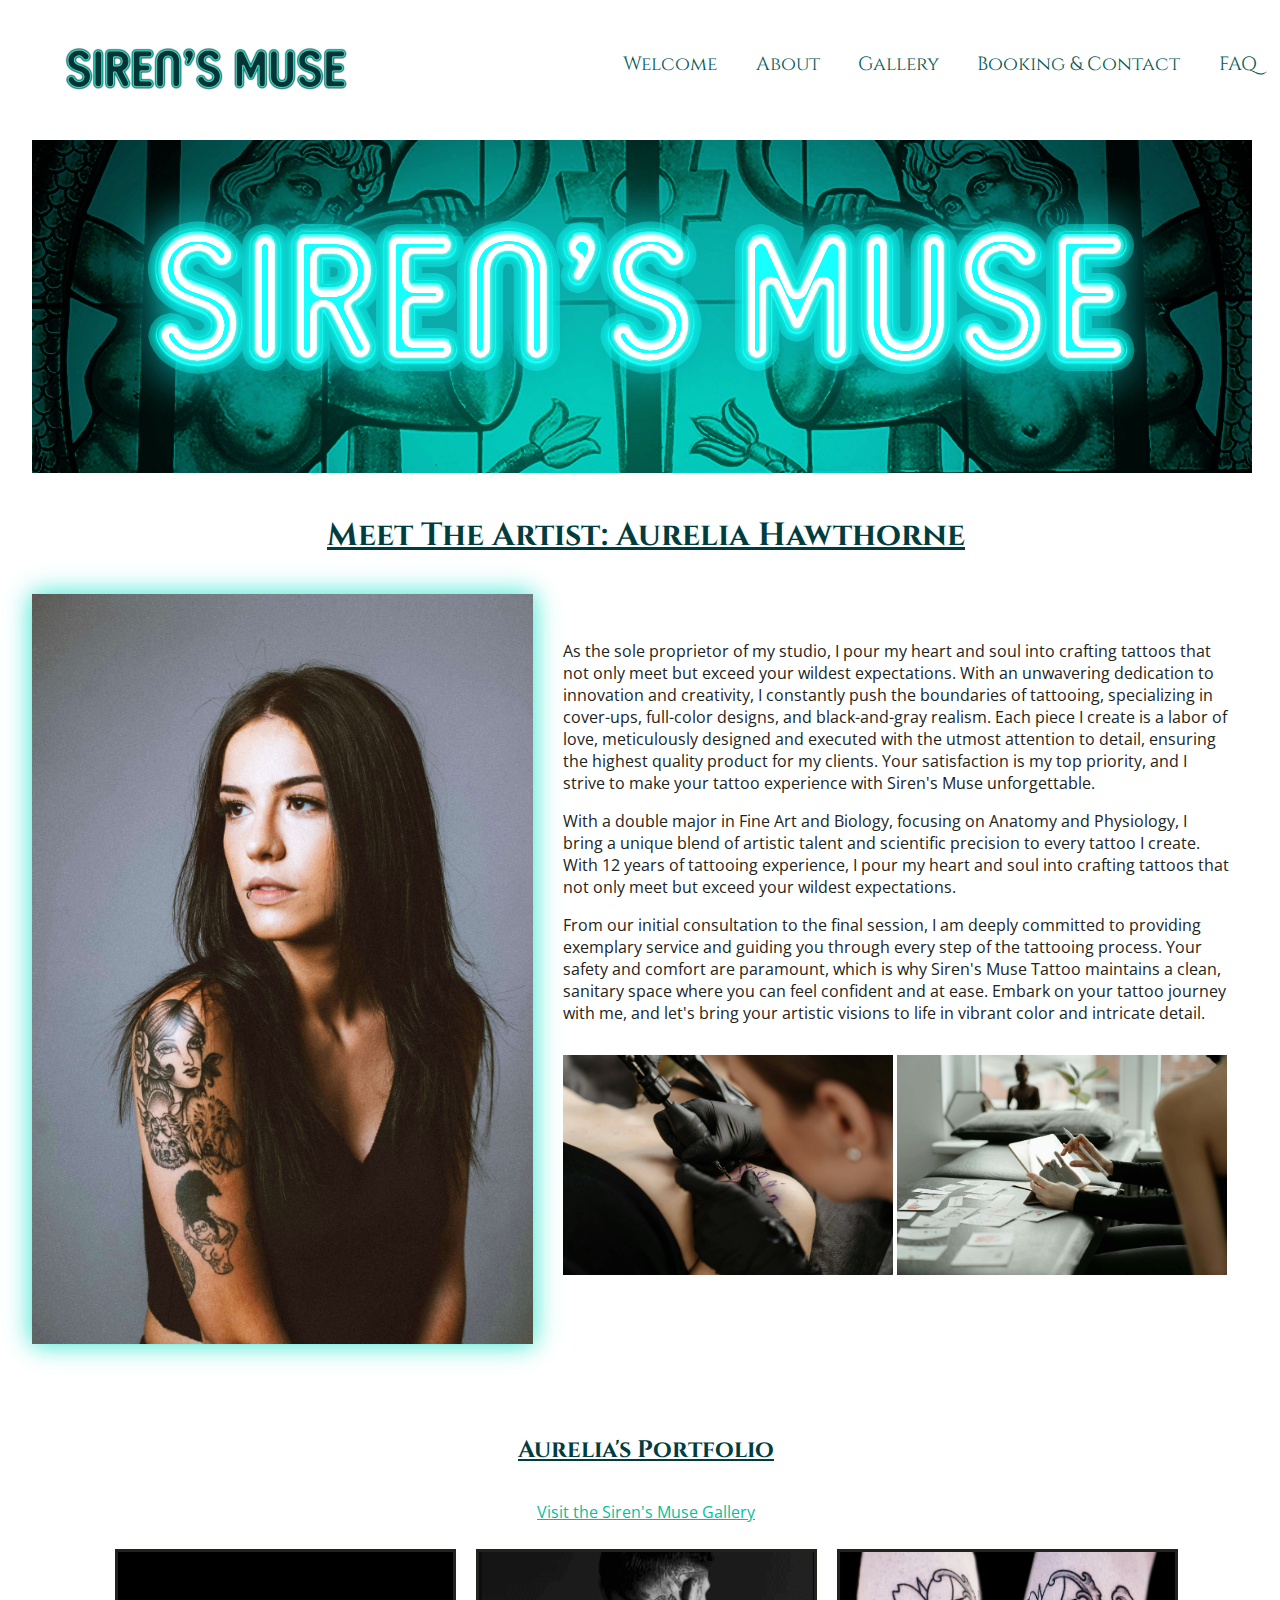
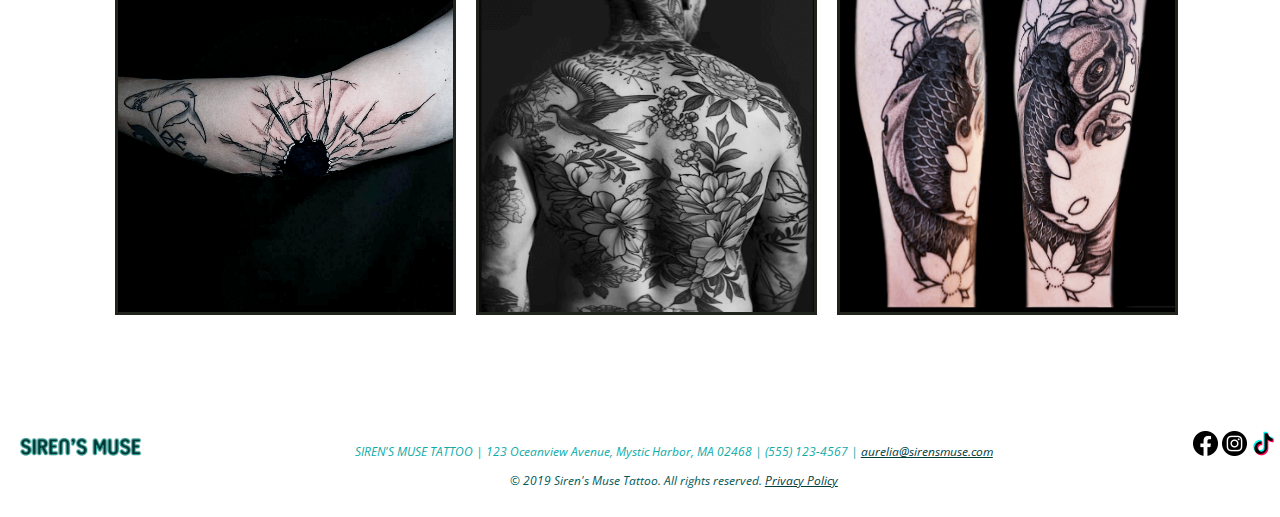
==== about.html @ a0057764 "Update about.html" ====
<!DOCTYPE html>
<html lang="en">
    <head>
        <meta charset="UTF-8">
        <meta name="viewport" content="width=device-width, initial-scale=1.0">
        <title>Siren's Muse Tattoo</title>
        <link rel="stylesheet" href="./Resources/style.css">
        <link rel="preconnect" href="https://fonts.googleapis.com">
        <link rel="preconnect" href="https://fonts.gstatic.com" crossorigin>
        <link href="https://fonts.googleapis.com/css2?family=Cinzel:wght@400..900&family=Open+Sans:ital,wght@0,300..800;1,300..800&display=swap" rel="stylesheet">
    </head>
<body>
    <header>
        <nav>
            <ul>
                <img src="./Resources/images/logo.png"> 
                <a href="faq.html">FAQ</a>
                <a href="booking.html">Booking & Contact</a>
                <a href="gallery.html">Gallery</a>
                <a class="active" href="about.html">About</a>
                <a  href="index.html">Welcome</a>
            </ul>
        </nav>
    </header>
    <main>
        <section class="page-header">
            <img class="header-logo" src="Resources/images/page-headers.png">
        </section>
        <h1 class="artist_intro">Meet The Artist: Aurelia Hawthorne</h1>
        <section class="artist">
            <img class="artist-portrait" src="./Resources/images/artist-portrait.jpg">
            <article class="artist-bio">
                <p>As the sole proprietor of my studio, I pour my heart and soul into crafting tattoos that not only meet but exceed your wildest expectations. With an unwavering dedication to innovation and creativity, I constantly push the boundaries of tattooing, specializing in cover-ups, full-color designs, and black-and-gray realism. Each piece I create is a labor of love, meticulously designed and executed with the utmost attention to detail, ensuring the highest quality product for my clients. Your satisfaction is my top priority, and I strive to make your tattoo experience with Siren's Muse unforgettable.</p>
                <p>With a double major in Fine Art and Biology, focusing on Anatomy and Physiology, I bring a unique blend of artistic talent and scientific precision to every tattoo I create. With 12 years of tattooing experience, I pour my heart and soul into crafting tattoos that not only meet but exceed your wildest expectations.</p>
                <p>From our initial consultation to the final session, I am deeply committed to providing exemplary service and guiding you through every step of the tattooing process. Your safety and comfort are paramount, which is why Siren's Muse Tattoo maintains a clean, sanitary space where you can feel confident and at ease. Embark on your tattoo journey with me, and let's bring your artistic visions to life in vibrant color and intricate detail.</p>
                <img class="bio" src="./Resources/images/tattooing_2.jpg">
                <img class="bio" src="./Resources/images/design_1.jpg">
            </article>
        </section>
        <section class="gallery">
            <h2>Aurelia's Portfolio</h2>
            <p><a href="gallery.html">Visit the Siren's Muse Gallery</a></p>
            <div class="recent-tattoos">
                <img class="tattoo" src="./Resources/images/shatter.png">
                <img class="tattoo" src="./Resources/images/full_back.png">
                <img class="tattoo" src="./Resources/images/koi_fish.png">
            </div>
        </section>
    </main>
    <footer>
        <img class="footer-logo" src="./Resources/images/footer_logo.png" href="index.html" alt="Siren's Muse Logo">
        <address>
            <p class="contact-info">SIREN'S MUSE TATTOO | 123 Oceanview Avenue, Mystic Harbor, MA 02468 | (555) 123-4567 | <a href="mailto:aurelia@sirensmusetattoo.com">aurelia@sirensmuse.com</a><br><p class="copyright">&copy; 2019 Siren's Muse Tattoo. All rights reserved. <a href="./privacy_policy.html">Privacy Policy</a></p</p>
        </address>
        <nav class="footer-nav">
            <div class="social-media">
                <img src="./Resources/images/fb-icon.png" atl="facebook icon">
                <img src="./Resources/images/instagram-icom.png" alt="instagram icon">
                <img src="./Resources/images/tik-tock-icon.png" alt="tiktock icon">
            </div>
        </nav>
    </footer>
</body>
</html>
---- Resources/style.css ----
body {
    margin: auto;
    padding: 1em;
    font-family: "Open Sans", sans-serif;
    width: 1260px;
    color:#21241c;
    align-content: center;
}

a:visited{
    color:#013D3F;
}

h1, h2, h3{
    font-family: "Cinzel", serif;
}

h1, h2 {
    color:#013D3F;
}

h3 {
    color: #015958;
}


header {
    font-family: "Cinzel";
    color: #0CABA8;
}


nav a{
    text-decoration: none;
    padding: 1em;
    color: #015958;
    float: right;
    font-size: larger;
}


.header{
    align-self: center;  
}

main {
    padding: 1em;
    align-content: center;
}


.intro {
    margin: auto;
    border-style: solid;
    border-color:#21241c;
    padding-left: 30px;
    padding-bottom: 30px;
}



.intro p {
    margin: 10px;
    text-align: left;
    padding-left:30px;
}


.intro-table{
    margin: auto;
    padding-right: 15px;
}


.table-img{
    width: 450px;
}

.welcome-message {
    margin:auto;
    text-align: center;
}

.welcome-message p{
    padding-bottom: 15px;
}

.welcome-message a{
    font-family: "Cinzel"; 
    color: #04bf9d;
}

.site-information{
    text-align: left;
    padding-top: 5px;
}

.portfolio {
    padding: 3em;
    align-content: center;
    text-align: center;
}

.portfolio h1{
    text-decoration: underline;
}

.gallery {
    text-align: center;
    padding-bottom: 60px;
}

.gallery a{
    color:#04bf9d;
}

.gallery h2 {
    text-decoration: underline;
}


.recent-tattoos {
    display: flex;
    justify-content: center;
    flex-wrap: wrap;
}

.tattoo {
    width: 335px;
    height: 360px;
    margin: 10px;
    border: #21241c;
    border-style: solid;
}


h2{
 text-align: center;
 padding-top: 30px;
 padding-bottom: 15px;
}

.artist_intro{
    text-decoration: underline;
    color: #013D3F;
    text-align: center;
    padding-top: 15px;
    padding-bottom: 15px;
}

.artist{
    display: flex;
    margin: auto;
    padding-bottom: 30px;
    align-content: center;
}

.artist-portrait{
    flex: 1;
    height:750px;
    width: 550px;
    box-shadow: 0 0 20px rgba(14, 227, 202, 0.6), 0 0 30px rgba(14, 227, 202, 0.4), 0 0 40px rgba(14, 227, 202, 0);
}

.artist-bio{
    flex: 2;
    padding: 30px;
    height:700px;
    width: 350px;
}

.bio{
    height:220px;
    padding-top: 15px;
}

.content {
    padding: 2em;
    background-image: url(./images/siren_background.png);
    text-align: center;
}

.centered-message {
    max-width: 800px;
    margin: 0 auto 20px auto;
    padding: 2em;
    font-family: "Open Sans", sans-serif;
    color:#023535;
    background-color: rgba(255, 255, 255, 0.9);
    text-align: left;
    border-radius: 5px;
}

.contact-wrapper {
    display: flex;
    justify-content: center;
    align-items: center; /* Vertically aligns items */
    gap: 20px;
    flex-wrap: wrap;
}

.contact, .form {
    max-width: 600px;
    padding: 2em;
    border: 1px solid #ddd;
    border-radius: 5px;
    background-color:rgba(255, 255, 255, 0.9);
    flex: 1;
    margin: 10px;
    text-align: center;
}

.contact table {
    width: 100%;
    border-collapse: collapse;
    margin-top: 20px;
    border-radius: 5px;
    background-color:rgba(255, 255, 255, 0.9);
    overflow: hidden;
}

.contact table, .contact th, .contact td {
    border: 1px solid #ddd;
}

.contact th, .contact td {
    padding: 10px;
    text-align: left;
    font-family: "Open Sans", sans-serif;
}

.contact th {
    background-color: #023535;
    color: #fff;
    font-family: "Cinzel", serif;
}

.contact td {
    background-color: #fff;
}

.contact-form label {
    font-family: "Cinzel", serif;
    color: #023535;
    display: block;
    margin-bottom: 0.5em;
}

.contact-form input, .contact-form textarea {
    width: 100%;
    padding: 0.5em;
    margin-bottom: 1em;
    border: 1px solid #ddd;
    border-radius: 5px;
    font-family: "Open Sans", sans-serif;
}

.contact-form button {
    padding: 0.7em 2em;
    border: none;
    border-radius: 5px;
    background-color: #015958;
    color: white;
    font-family: "Cinzel", serif;
    font-size: larger;
    cursor: pointer;
    transition: background-color 0.3s ease;
}

.contact-form button:hover {
    background-color: #023535;
}

.faq{
    background-image: url(./images/siren_background.png);
    padding-bottom: 60px;
}

.faq-title{
    text-align: center;
    color: #0CABA8;
}
.faq-section {
    max-width: 800px;
    margin: auto;
    padding: 2em;
    border: 1px solid #ddd;
    border-radius: 5px;
    background-color: rgba(255, 255, 255, 0.9);;
}
.faq-item {
    margin-bottom: 1.5em;
}
.faq-item h3 {
    margin-bottom: 0.5em;
}
.faq-item p {
    margin: 0;
}

footer{
    display: flex;
    justify-content: center;
    align-content: space-evenly;
    text-align: center;
    padding-top: 30px;
}

.footer-logo{
    max-height: 30px;
    max-width: 108;
    padding-right:70px;
}

address {
    flex: 2;
    font-size: 12px;
    text-align: center;
} 


.social-media {
    padding-left: 60px;
}

.contact-info{
    color: #0CABA8;
    text-align: center;
}

.contact-info a{
    color:#013D3F;
    text-align: center;
}
.copyright{
    color:#015958; 
    text-decoration: none;
}

.copyright a {
    color:#013D3F;
}
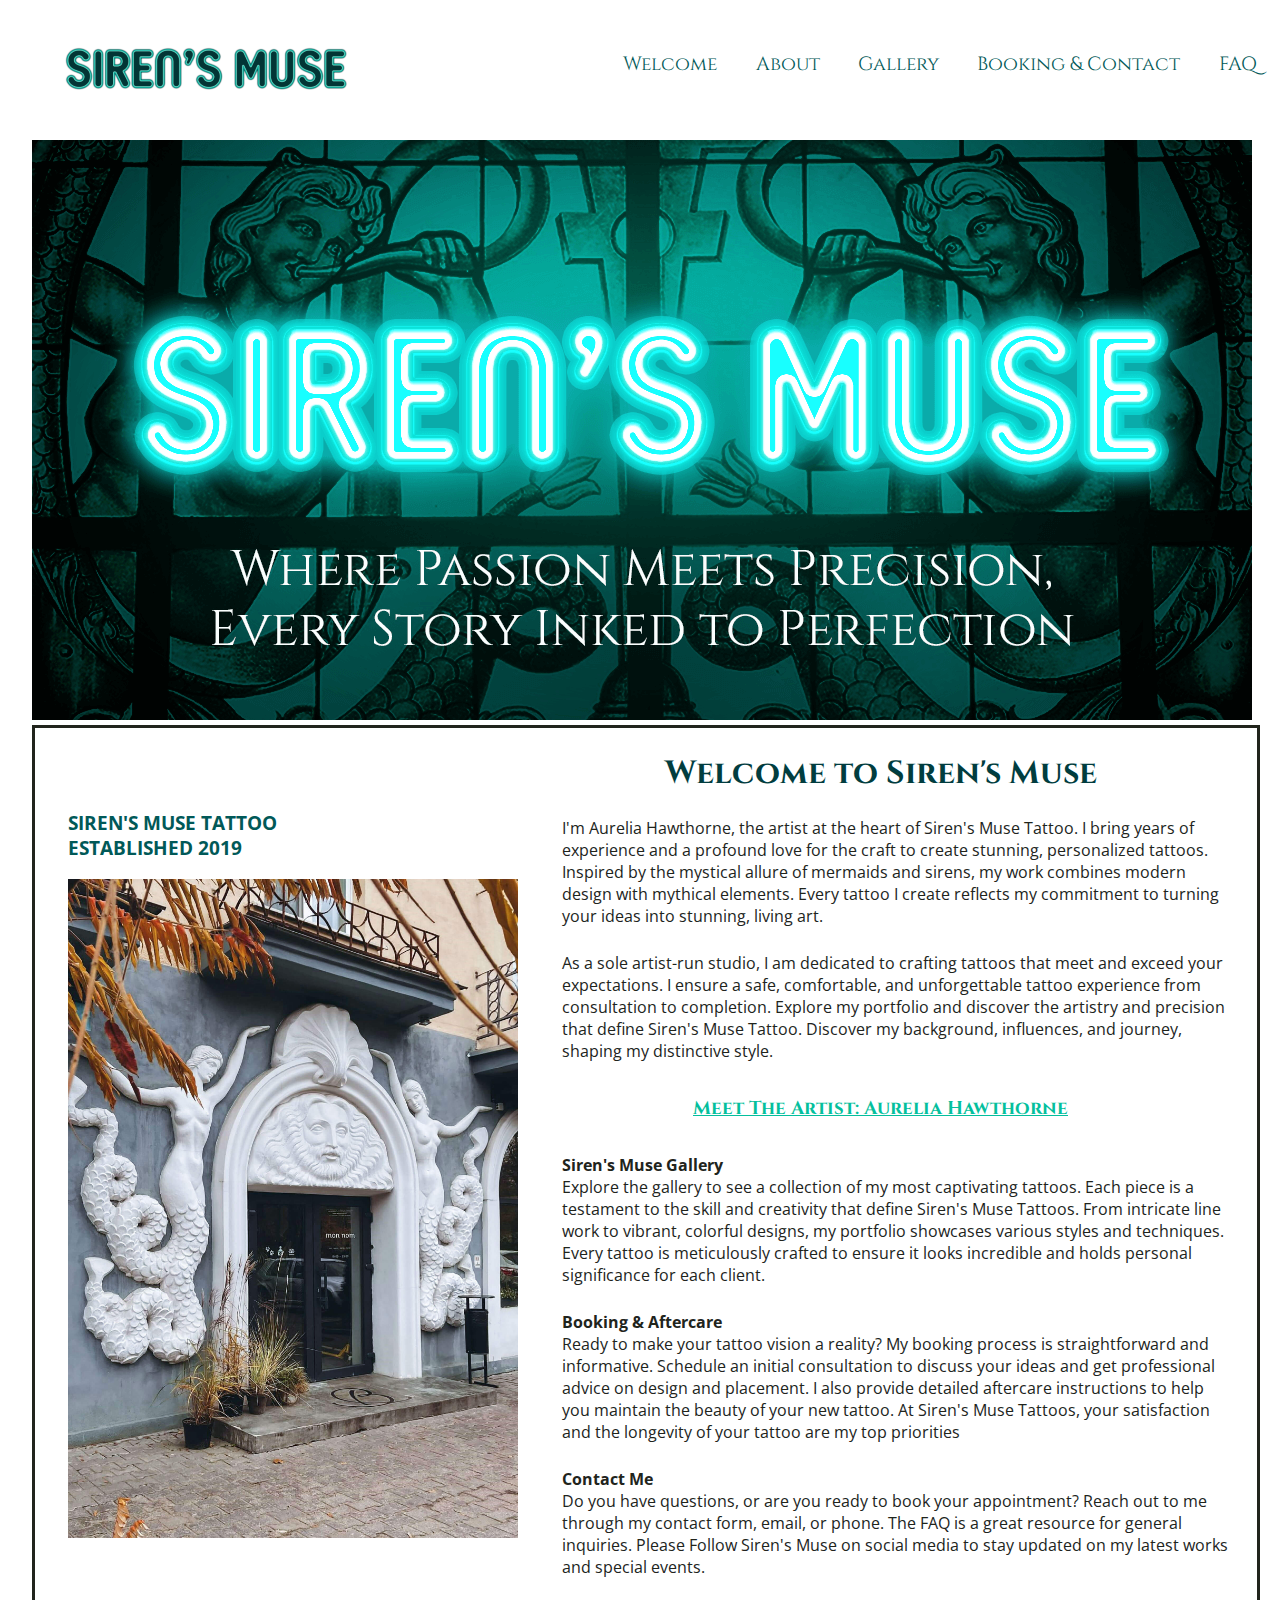
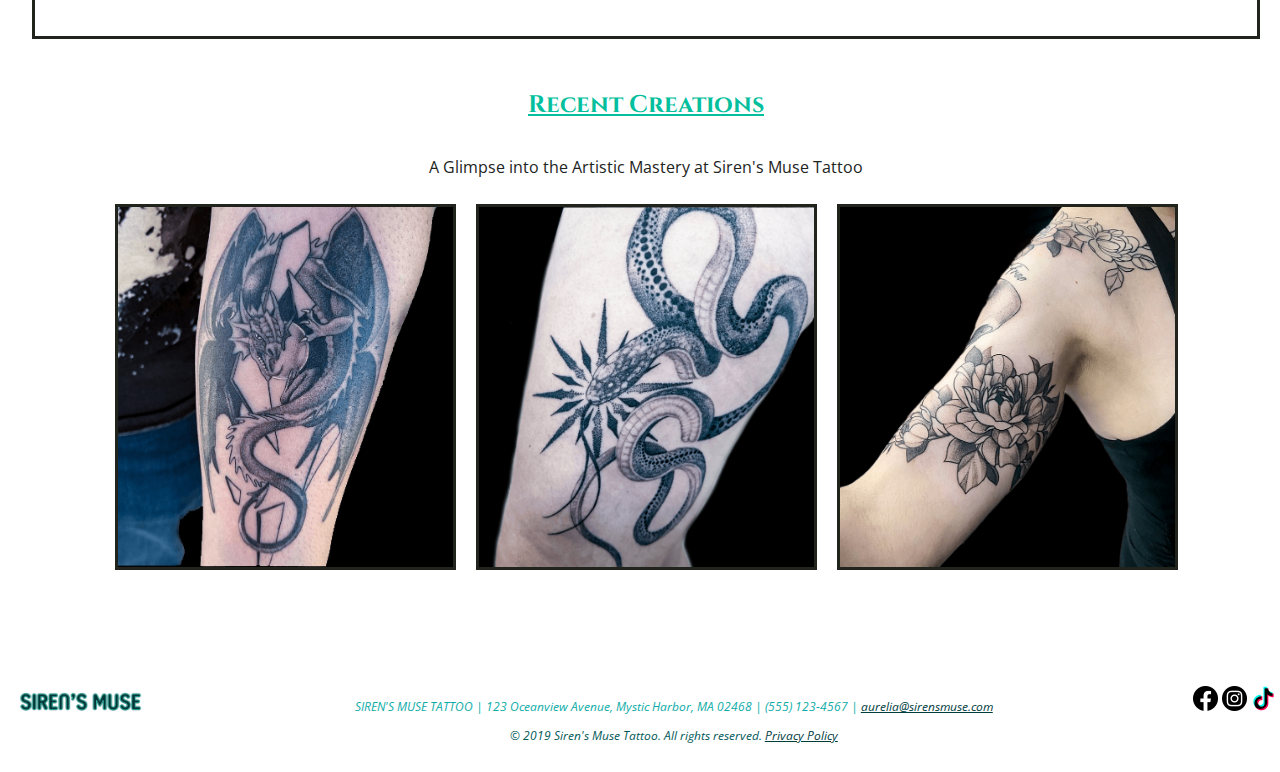
==== commit 102457bb: "Update about.html" ====
--- a/about.html
+++ b/about.html
@@ -1,49 +1,63 @@
 <!DOCTYPE html>
 <html lang="en">
-    <head>
-        <meta charset="UTF-8">
-        <meta name="viewport" content="width=device-width, initial-scale=1.0">
-        <title>Siren's Muse Tattoo</title>
-        <link rel="stylesheet" href="./Resources/style.css">
-        <link rel="preconnect" href="https://fonts.googleapis.com">
-        <link rel="preconnect" href="https://fonts.gstatic.com" crossorigin>
-        <link href="https://fonts.googleapis.com/css2?family=Cinzel:wght@400..900&family=Open+Sans:ital,wght@0,300..800;1,300..800&display=swap" rel="stylesheet">
-    </head>
+<head>
+    <meta http-equiv="Content-Type" content="text/html; charset=utf-8" />
+    <meta name="viewport" content="width=device-width, initial-scale=1.0">
+    <title>Siren's Muse Tattoo</title>
+    <link rel="stylesheet" href="./Resources/style.css">
+    <link rel="preconnect" href="https://fonts.googleapis.com">
+    <link rel="preconnect" href="https://fonts.gstatic.com" crossorigin>
+    <link href="https://fonts.googleapis.com/css2?family=Cinzel:wght@400..900&family=Open+Sans:ital,wght@0,300..800;1,300..800&display=swap" rel="stylesheet">
+</head>
 <body>
     <header>
         <nav>
             <ul>
-                <img src="./Resources/images/logo.png"> 
+                <img src="./Resources/images/logo.png" alt="Siren's Muse Logo">
                 <a href="faq.html">FAQ</a>
                 <a href="booking.html">Booking & Contact</a>
                 <a href="gallery.html">Gallery</a>
-                <a class="active" href="about.html">About</a>
-                <a  href="index.html">Welcome</a>
+                <a href="about.html">About</a>
+                <a class="active" href="index.html">Welcome</a>
             </ul>
         </nav>
     </header>
     <main>
-        <section class="page-header">
-            <img class="header-logo" src="Resources/images/page-headers.png">
+        <section class="logo-slogan">
+            <img class="header" src="./Resources/images/home_page_header.png" alt="Siren's Muse: Where Passion Meets Precision, Every Story Inked to Perfection">
         </section>
-        <h1 class="artist_intro">Meet The Artist: Aurelia Hawthorne</h1>
-        <section class="artist">
-            <img class="artist-portrait" src="./Resources/images/artist-portrait.jpg">
-            <article class="artist-bio">
-                <p>As the sole proprietor of my studio, I pour my heart and soul into crafting tattoos that not only meet but exceed your wildest expectations. With an unwavering dedication to innovation and creativity, I constantly push the boundaries of tattooing, specializing in cover-ups, full-color designs, and black-and-gray realism. Each piece I create is a labor of love, meticulously designed and executed with the utmost attention to detail, ensuring the highest quality product for my clients. Your satisfaction is my top priority, and I strive to make your tattoo experience with Siren's Muse unforgettable.</p>
-                <p>With a double major in Fine Art and Biology, focusing on Anatomy and Physiology, I bring a unique blend of artistic talent and scientific precision to every tattoo I create. With 12 years of tattooing experience, I pour my heart and soul into crafting tattoos that not only meet but exceed your wildest expectations.</p>
-                <p>From our initial consultation to the final session, I am deeply committed to providing exemplary service and guiding you through every step of the tattooing process. Your safety and comfort are paramount, which is why Siren's Muse Tattoo maintains a clean, sanitary space where you can feel confident and at ease. Embark on your tattoo journey with me, and let's bring your artistic visions to life in vibrant color and intricate detail.</p>
-                <img class="bio" src="./Resources/images/tattooing_2.jpg">
-                <img class="bio" src="./Resources/images/design_1.jpg">
-            </article>
+
+        <section class="intro">
+            <table class="intro-table" role="presentation">
+                <tr class="welcome-message">
+                    <td>
+                        <h3 style="font-family: Open Sans;text-align: left;">SIREN'S MUSE TATTOO<br>ESTABLISHED 2019</h3>
+                        <img class="table-img" src="./Resources/images/shop_front.jpg" alt="Siren's Muse Storefront"></td>
+                    <td>
+                        <h1>Welcome to Siren's Muse</h1>
+                        <p>I'm Aurelia Hawthorne, the artist at the heart of Siren's Muse Tattoo. I bring years of experience and a profound love for the craft to create stunning, personalized tattoos. Inspired by the mystical allure of mermaids and sirens, my work combines modern design with mythical elements. Every tattoo I create reflects my commitment to turning your ideas into stunning, living art.</p>
+                        <p>As a sole artist-run studio, I am dedicated to crafting tattoos that meet and exceed your expectations. I ensure a safe, comfortable, and unforgettable tattoo experience from consultation to completion. Explore my portfolio and discover the artistry and precision that define Siren's Muse Tattoo. Discover my background, influences, and journey, shaping my distinctive style.</p>
+                        <h3><a href="about.html">Meet The Artist: Aurelia Hawthorne</a></h3>
+                            <section class="site-information">
+                            <p><strong>Siren's Muse Gallery</strong>
+                                <br>Explore the gallery to see a collection of my most captivating tattoos. Each piece is a testament to the skill and creativity that define Siren's Muse Tattoos. From intricate line work to vibrant, colorful designs, my portfolio showcases various styles and techniques. Every tattoo is meticulously crafted to ensure it looks incredible and holds personal significance for each client.</p>
+                            <p><strong>Booking & Aftercare</strong>
+                                <br>Ready to make your tattoo vision a reality? My booking process is straightforward and informative. Schedule an initial consultation to discuss your ideas and get professional advice on design and placement. I also provide detailed aftercare instructions to help you maintain the beauty of your new tattoo. At Siren's Muse Tattoos, your satisfaction and the longevity of your tattoo are my top priorities</p>
+                            <p><strong>Contact Me</strong>
+                                <br>Do you have questions, or are you ready to book your appointment? Reach out to me through my contact form, email, or phone. The FAQ is a great resource for general inquiries. Please Follow Siren's Muse on social media to stay updated on my latest works and special events.</p>
+                            </section>
+                    </td>
+                </tr>
+             </table>
         </section>
+
         <section class="gallery">
-            <h2>Aurelia's Portfolio</h2>
-            <p><a href="gallery.html">Visit the Siren's Muse Gallery</a></p>
+            <h2><a href="gallery.html">Recent Creations</a></h2>
+            <p>​A Glimpse into the Artistic Mastery at Siren's Muse Tattoo</p>
             <div class="recent-tattoos">
-                <img class="tattoo" src="./Resources/images/shatter.png">
-                <img class="tattoo" src="./Resources/images/full_back.png">
-                <img class="tattoo" src="./Resources/images/koi_fish.png">
+                <img class="tattoo" src="./Resources/images/dragon.png" alt="small detailed dragon tattoo">
+                <img class="tattoo" src="./Resources/images/snake.png" alt="fine line snake tattoo">
+                <img class="tattoo" src="./Resources/images/peonies.png" alt="fine line peony tattoo">
             </div>
         </section>
     </main>
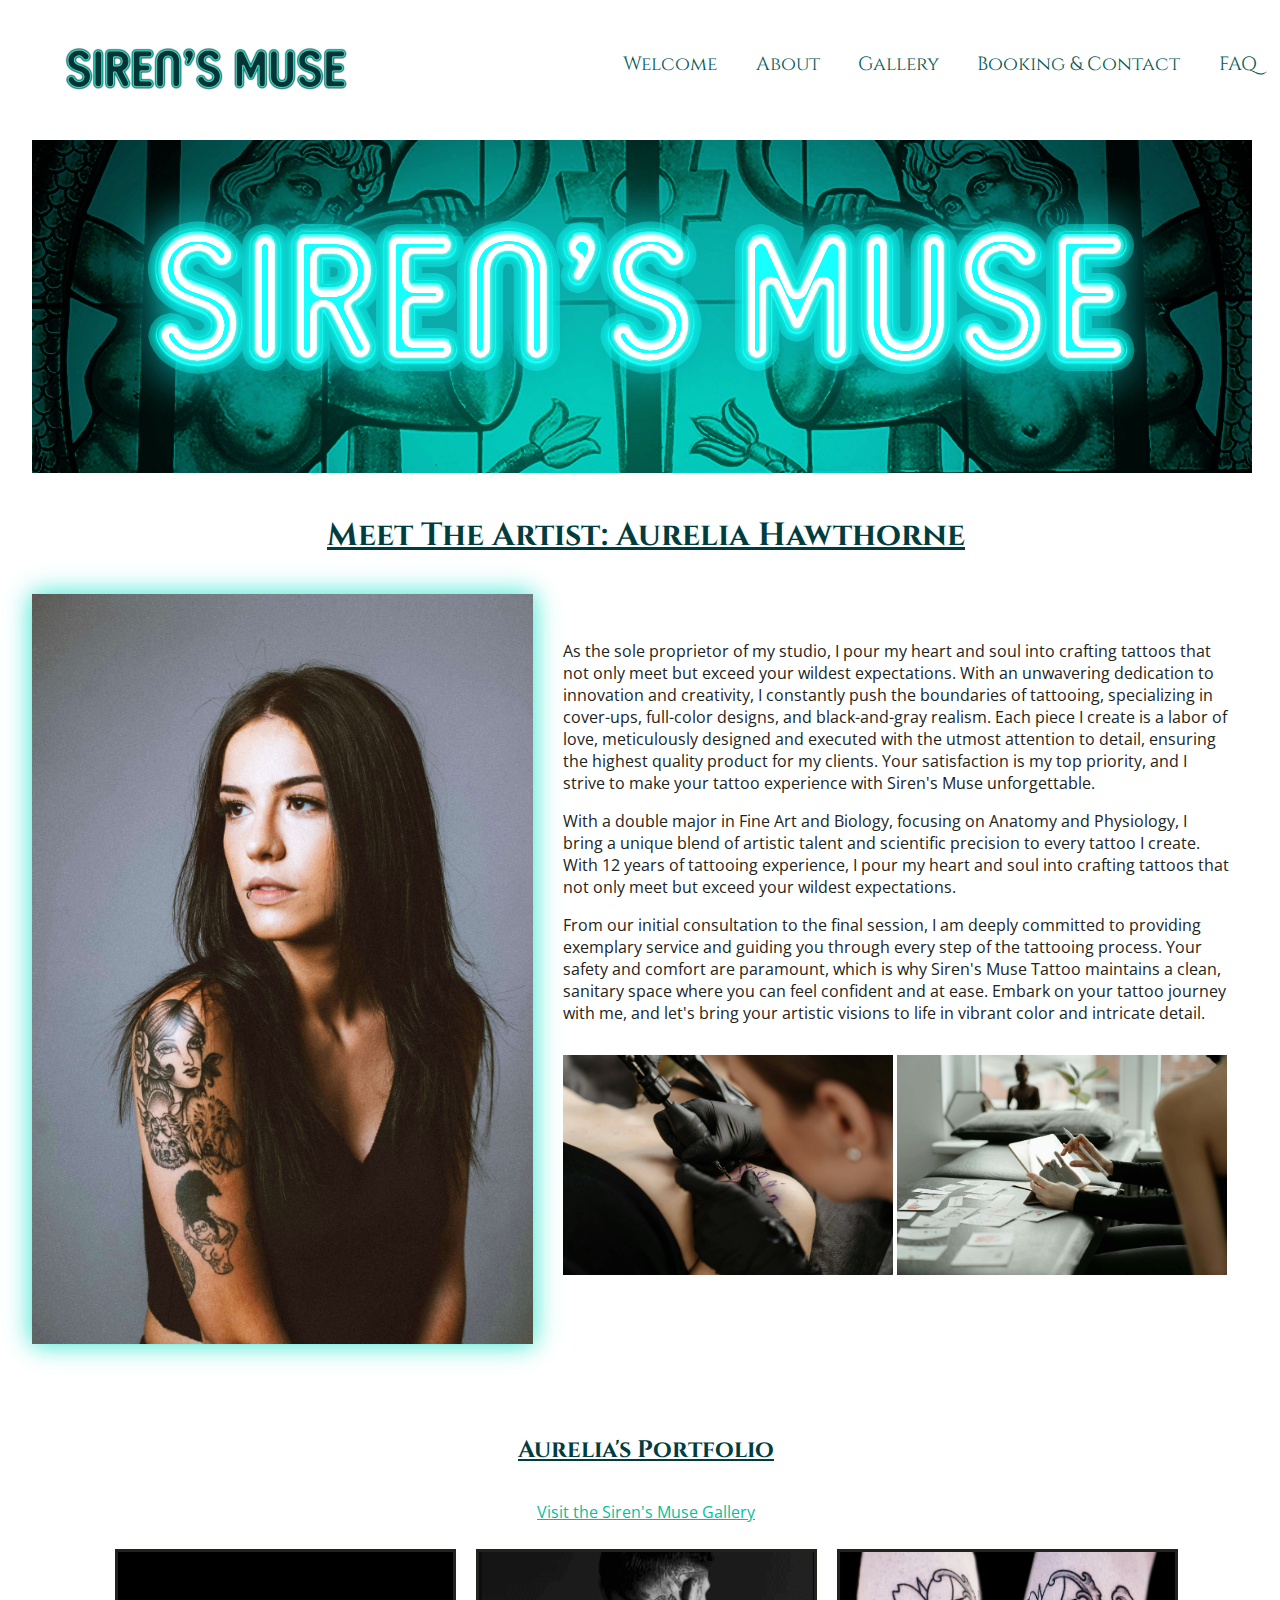
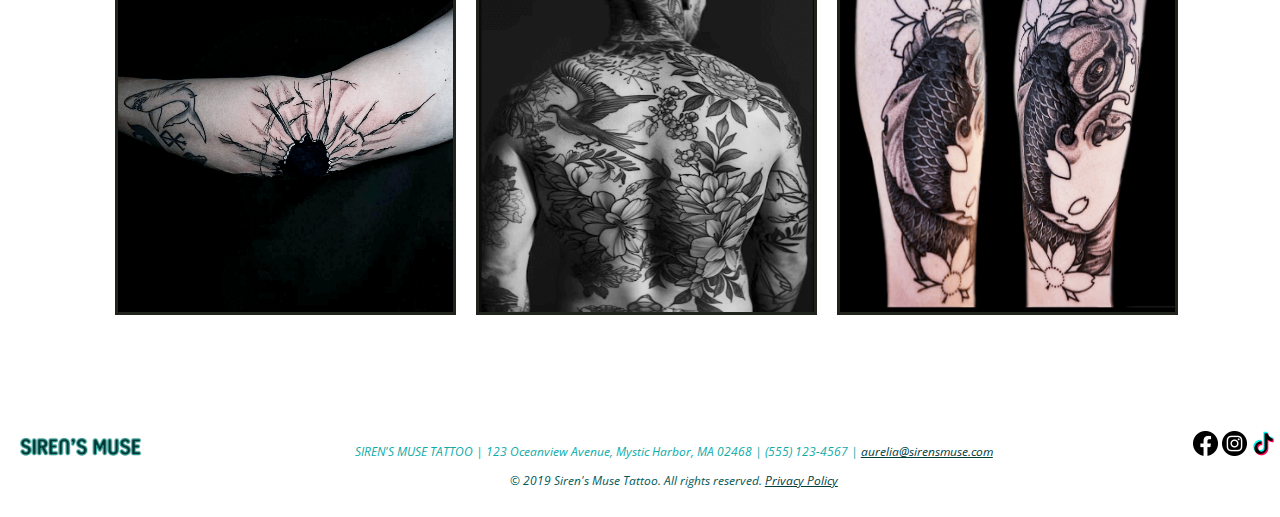
==== commit af281d54: "Update about.html" ====
--- a/about.html
+++ b/about.html
@@ -1,63 +1,49 @@
 <!DOCTYPE html>
 <html lang="en">
-<head>
-    <meta http-equiv="Content-Type" content="text/html; charset=utf-8" />
-    <meta name="viewport" content="width=device-width, initial-scale=1.0">
-    <title>Siren's Muse Tattoo</title>
-    <link rel="stylesheet" href="./Resources/style.css">
-    <link rel="preconnect" href="https://fonts.googleapis.com">
-    <link rel="preconnect" href="https://fonts.gstatic.com" crossorigin>
-    <link href="https://fonts.googleapis.com/css2?family=Cinzel:wght@400..900&family=Open+Sans:ital,wght@0,300..800;1,300..800&display=swap" rel="stylesheet">
-</head>
+    <head>
+        <meta http-equiv="Content-Type" content="text/html; charset=utf-8" />
+        <meta name="viewport" content="width=device-width, initial-scale=1.0">
+        <title>Siren's Muse Tattoo</title>
+        <link rel="stylesheet" href="./Resources/style.css">
+        <link rel="preconnect" href="https://fonts.googleapis.com">
+        <link rel="preconnect" href="https://fonts.gstatic.com" crossorigin>
+        <link href="https://fonts.googleapis.com/css2?family=Cinzel:wght@400..900&family=Open+Sans:ital,wght@0,300..800;1,300..800&display=swap" rel="stylesheet">
+    </head>
 <body>
     <header>
         <nav>
             <ul>
-                <img src="./Resources/images/logo.png" alt="Siren's Muse Logo">
+                <img src="./Resources/images/logo.png"> 
                 <a href="faq.html">FAQ</a>
                 <a href="booking.html">Booking & Contact</a>
                 <a href="gallery.html">Gallery</a>
-                <a href="about.html">About</a>
-                <a class="active" href="index.html">Welcome</a>
+                <a class="active" href="about.html">About</a>
+                <a  href="index.html">Welcome</a>
             </ul>
         </nav>
     </header>
     <main>
-        <section class="logo-slogan">
-            <img class="header" src="./Resources/images/home_page_header.png" alt="Siren's Muse: Where Passion Meets Precision, Every Story Inked to Perfection">
+        <section class="page-header">
+            <img class="header-logo" src="Resources/images/page-headers.png">
         </section>
-
-        <section class="intro">
-            <table class="intro-table" role="presentation">
-                <tr class="welcome-message">
-                    <td>
-                        <h3 style="font-family: Open Sans;text-align: left;">SIREN'S MUSE TATTOO<br>ESTABLISHED 2019</h3>
-                        <img class="table-img" src="./Resources/images/shop_front.jpg" alt="Siren's Muse Storefront"></td>
-                    <td>
-                        <h1>Welcome to Siren's Muse</h1>
-                        <p>I'm Aurelia Hawthorne, the artist at the heart of Siren's Muse Tattoo. I bring years of experience and a profound love for the craft to create stunning, personalized tattoos. Inspired by the mystical allure of mermaids and sirens, my work combines modern design with mythical elements. Every tattoo I create reflects my commitment to turning your ideas into stunning, living art.</p>
-                        <p>As a sole artist-run studio, I am dedicated to crafting tattoos that meet and exceed your expectations. I ensure a safe, comfortable, and unforgettable tattoo experience from consultation to completion. Explore my portfolio and discover the artistry and precision that define Siren's Muse Tattoo. Discover my background, influences, and journey, shaping my distinctive style.</p>
-                        <h3><a href="about.html">Meet The Artist: Aurelia Hawthorne</a></h3>
-                            <section class="site-information">
-                            <p><strong>Siren's Muse Gallery</strong>
-                                <br>Explore the gallery to see a collection of my most captivating tattoos. Each piece is a testament to the skill and creativity that define Siren's Muse Tattoos. From intricate line work to vibrant, colorful designs, my portfolio showcases various styles and techniques. Every tattoo is meticulously crafted to ensure it looks incredible and holds personal significance for each client.</p>
-                            <p><strong>Booking & Aftercare</strong>
-                                <br>Ready to make your tattoo vision a reality? My booking process is straightforward and informative. Schedule an initial consultation to discuss your ideas and get professional advice on design and placement. I also provide detailed aftercare instructions to help you maintain the beauty of your new tattoo. At Siren's Muse Tattoos, your satisfaction and the longevity of your tattoo are my top priorities</p>
-                            <p><strong>Contact Me</strong>
-                                <br>Do you have questions, or are you ready to book your appointment? Reach out to me through my contact form, email, or phone. The FAQ is a great resource for general inquiries. Please Follow Siren's Muse on social media to stay updated on my latest works and special events.</p>
-                            </section>
-                    </td>
-                </tr>
-             </table>
+        <h1 class="artist_intro">Meet The Artist: Aurelia Hawthorne</h1>
+        <section class="artist">
+            <img class="artist-portrait" src="./Resources/images/artist-portrait.jpg">
+            <article class="artist-bio">
+                <p>As the sole proprietor of my studio, I pour my heart and soul into crafting tattoos that not only meet but exceed your wildest expectations. With an unwavering dedication to innovation and creativity, I constantly push the boundaries of tattooing, specializing in cover-ups, full-color designs, and black-and-gray realism. Each piece I create is a labor of love, meticulously designed and executed with the utmost attention to detail, ensuring the highest quality product for my clients. Your satisfaction is my top priority, and I strive to make your tattoo experience with Siren's Muse unforgettable.</p>
+                <p>With a double major in Fine Art and Biology, focusing on Anatomy and Physiology, I bring a unique blend of artistic talent and scientific precision to every tattoo I create. With 12 years of tattooing experience, I pour my heart and soul into crafting tattoos that not only meet but exceed your wildest expectations.</p>
+                <p>From our initial consultation to the final session, I am deeply committed to providing exemplary service and guiding you through every step of the tattooing process. Your safety and comfort are paramount, which is why Siren's Muse Tattoo maintains a clean, sanitary space where you can feel confident and at ease. Embark on your tattoo journey with me, and let's bring your artistic visions to life in vibrant color and intricate detail.</p>
+                <img class="bio" src="./Resources/images/tattooing_2.jpg">
+                <img class="bio" src="./Resources/images/design_1.jpg">
+            </article>
         </section>
-
         <section class="gallery">
-            <h2><a href="gallery.html">Recent Creations</a></h2>
-            <p>​A Glimpse into the Artistic Mastery at Siren's Muse Tattoo</p>
+            <h2>Aurelia's Portfolio</h2>
+            <p><a href="gallery.html">Visit the Siren's Muse Gallery</a></p>
             <div class="recent-tattoos">
-                <img class="tattoo" src="./Resources/images/dragon.png" alt="small detailed dragon tattoo">
-                <img class="tattoo" src="./Resources/images/snake.png" alt="fine line snake tattoo">
-                <img class="tattoo" src="./Resources/images/peonies.png" alt="fine line peony tattoo">
+                <img class="tattoo" src="./Resources/images/shatter.png">
+                <img class="tattoo" src="./Resources/images/full_back.png">
+                <img class="tattoo" src="./Resources/images/koi_fish.png">
             </div>
         </section>
     </main>
@@ -68,7 +54,7 @@
         </address>
         <nav class="footer-nav">
             <div class="social-media">
-                <img src="./Resources/images/fb-icon.png" atl="facebook icon">
+                <img src="./Resources/images/fb-icon.png" alt="facebook icon">
                 <img src="./Resources/images/instagram-icom.png" alt="instagram icon">
                 <img src="./Resources/images/tik-tock-icon.png" alt="tiktock icon">
             </div>
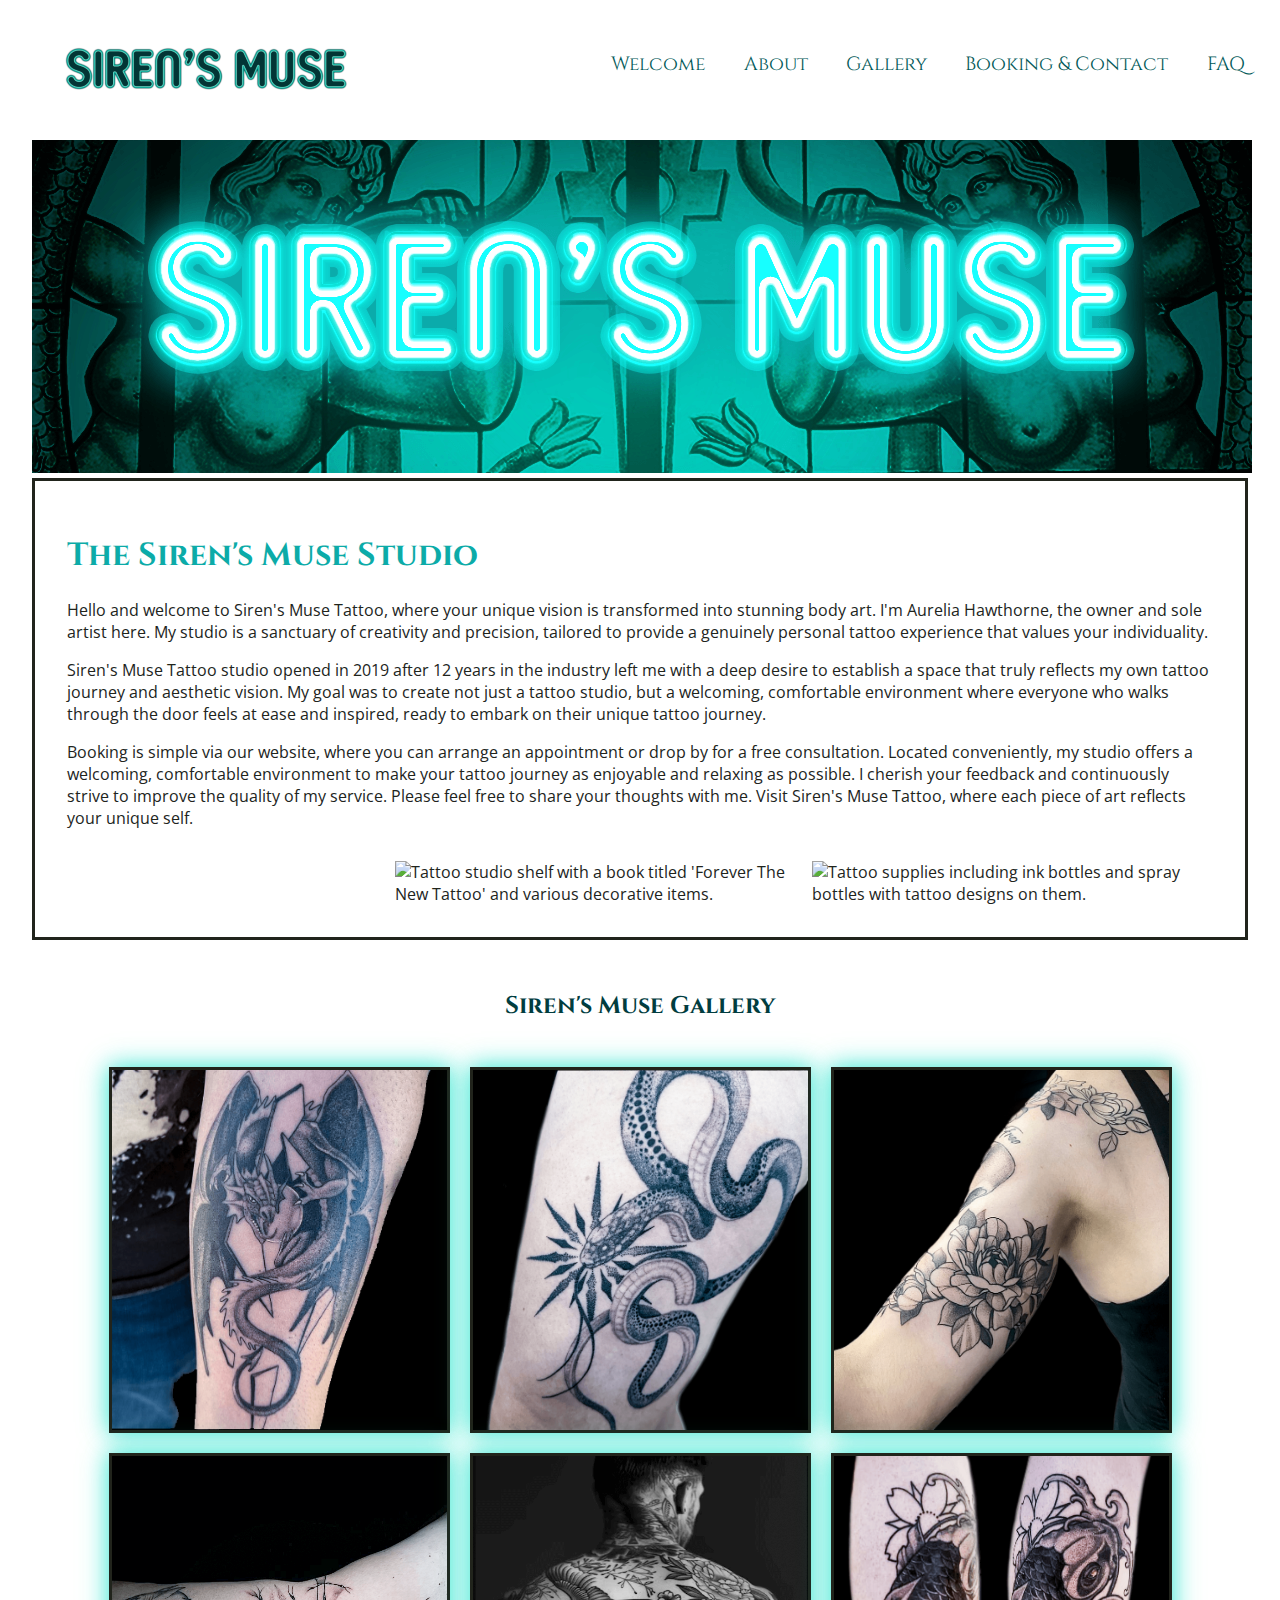
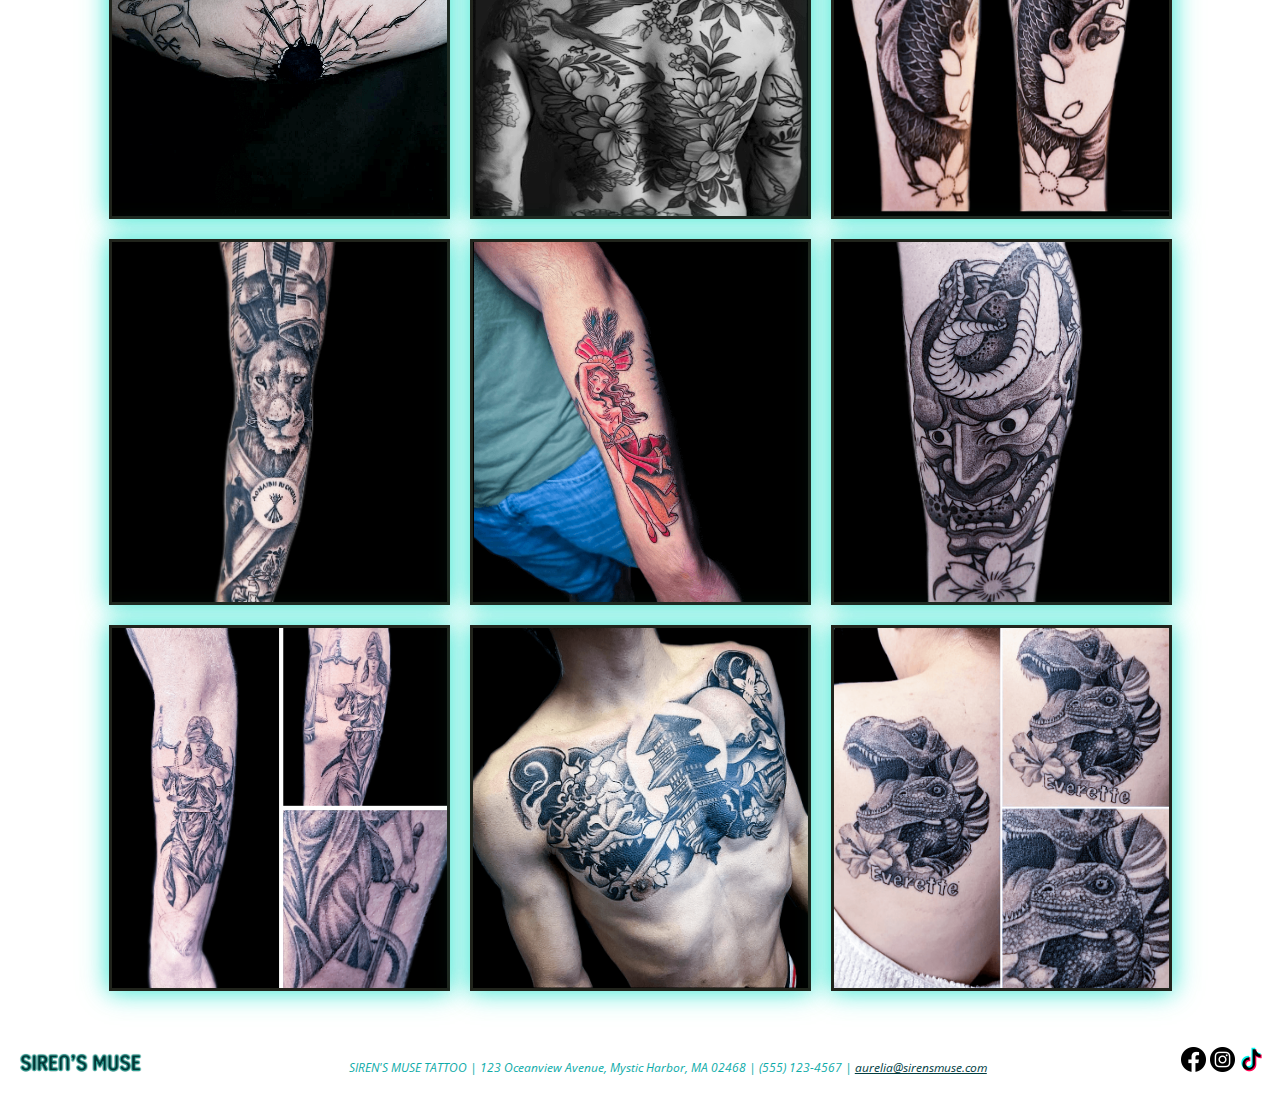
==== commit f66a4124: "Update about.html" ====
--- a/about.html
+++ b/about.html
@@ -1,9 +1,10 @@
 <!DOCTYPE html>
 <html lang="en">
     <head>
-        <meta http-equiv="Content-Type" content="text/html; charset=utf-8" />
+        <meta charset="UTF-8">
         <meta name="viewport" content="width=device-width, initial-scale=1.0">
         <title>Siren's Muse Tattoo</title>
+        <meta name="description" content="Explore the Siren's Muse Gallery to see a collection of Aurelia Hawthorne's captivating tattoo designs, showcasing various styles and techniques.">
         <link rel="stylesheet" href="./Resources/style.css">
         <link rel="preconnect" href="https://fonts.googleapis.com">
         <link rel="preconnect" href="https://fonts.gstatic.com" crossorigin>
@@ -13,52 +14,72 @@
     <header>
         <nav>
             <ul>
-                <img src="./Resources/images/logo.png"> 
+                <img src="./Resources/images/logo.png" alt="Siren's Muse Logo"> 
                 <a href="faq.html">FAQ</a>
                 <a href="booking.html">Booking & Contact</a>
-                <a href="gallery.html">Gallery</a>
-                <a class="active" href="about.html">About</a>
-                <a  href="index.html">Welcome</a>
+                <a class="active" href="gallery.html">Gallery</a>
+                <a href="about.html">About</a>
+                <a href="index.html">Welcome</a>
             </ul>
         </nav>
     </header>
     <main>
         <section class="page-header">
-            <img class="header-logo" src="Resources/images/page-headers.png">
+            <img class="header-logo" src="Resources/images/page-headers.png" alt="Siren's Muse neon sign with mermaid illustrations in the background">
         </section>
-        <h1 class="artist_intro">Meet The Artist: Aurelia Hawthorne</h1>
-        <section class="artist">
-            <img class="artist-portrait" src="./Resources/images/artist-portrait.jpg">
-            <article class="artist-bio">
-                <p>As the sole proprietor of my studio, I pour my heart and soul into crafting tattoos that not only meet but exceed your wildest expectations. With an unwavering dedication to innovation and creativity, I constantly push the boundaries of tattooing, specializing in cover-ups, full-color designs, and black-and-gray realism. Each piece I create is a labor of love, meticulously designed and executed with the utmost attention to detail, ensuring the highest quality product for my clients. Your satisfaction is my top priority, and I strive to make your tattoo experience with Siren's Muse unforgettable.</p>
-                <p>With a double major in Fine Art and Biology, focusing on Anatomy and Physiology, I bring a unique blend of artistic talent and scientific precision to every tattoo I create. With 12 years of tattooing experience, I pour my heart and soul into crafting tattoos that not only meet but exceed your wildest expectations.</p>
-                <p>From our initial consultation to the final session, I am deeply committed to providing exemplary service and guiding you through every step of the tattooing process. Your safety and comfort are paramount, which is why Siren's Muse Tattoo maintains a clean, sanitary space where you can feel confident and at ease. Embark on your tattoo journey with me, and let's bring your artistic visions to life in vibrant color and intricate detail.</p>
-                <img class="bio" src="./Resources/images/tattooing_2.jpg">
-                <img class="bio" src="./Resources/images/design_1.jpg">
-            </article>
-        </section>
-        <section class="gallery">
-            <h2>Aurelia's Portfolio</h2>
-            <p><a href="gallery.html">Visit the Siren's Muse Gallery</a></p>
-            <div class="recent-tattoos">
-                <img class="tattoo" src="./Resources/images/shatter.png">
-                <img class="tattoo" src="./Resources/images/full_back.png">
-                <img class="tattoo" src="./Resources/images/koi_fish.png">
+
+        <section class="about-the-shop">
+            <div class="about-text">
+                <h1 style="color: #0CABA8;">The Siren's Muse Studio</h1>
+                <p>Hello and welcome to Siren's Muse Tattoo, where your unique vision is transformed into stunning body art. I'm Aurelia Hawthorne, the owner and sole artist here. My studio is a sanctuary of creativity and precision, tailored to provide a genuinely personal tattoo experience that values your individuality.</p>
+                <p>Siren's Muse Tattoo studio opened in 2019 after 12 years in the industry left me with a deep desire to establish a space that truly reflects my own tattoo journey and aesthetic vision. My goal was to create not just a tattoo studio, but a welcoming, comfortable environment where everyone who walks through the door feels at ease and inspired, ready to embark on their unique tattoo journey.</p>
+                <p>Booking is simple via our website, where you can arrange an appointment or drop by for a free consultation. Located conveniently, my studio offers a welcoming, comfortable environment to make your tattoo journey as enjoyable and relaxing as possible. I cherish your feedback and continuously strive to improve the quality of my service. Please feel free to share your thoughts with me. Visit Siren's Muse Tattoo, where each piece of art reflects your unique self.</p>
+            </div>
+            <div class="about-images">
+                <img src="./Resources/images/studio_2.jpg" alt="Tattoo studio shelf with a book titled 'Forever The New Tattoo' and various decorative items." style="padding-right: 1em;">
+                <img src="Resources/images/supplies.png" alt="Tattoo supplies including ink bottles and spray bottles with tattoo designs on them.">
             </div>
         </section>
+
+        <section class="portfolio">
+            <h2>Siren's Muse Gallery</h2>
+            <div class="portfolio_item>">
+                <div class="recent-tattoos">
+                    <img class="tattoo" src="./Resources/images/dragon.png" alt="Tattoo of a dragon wrapped around geometric shapes." style="box-shadow: 0 0 20px rgba(14, 227, 202, 0.6), 0 0 30px rgba(14, 227, 202, 0.4), 0 0 40px rgba(14, 227, 202, 0);">
+                    <img class="tattoo" src="./Resources/images/snake.png" alt="Tattoo of a snake coiled around a starburst design on an leg." style="box-shadow: 0 0 20px rgba(14, 227, 202, 0.6), 0 0 30px rgba(14, 227, 202, 0.4), 0 0 40px rgba(14, 227, 202, 0);">
+                    <img class="tattoo"  src="./Resources/images/peonies.png" alt="Tattoo of peony flowers in black and grey shading the inside upper right arm." style="box-shadow: 0 0 20px rgba(14, 227, 202, 0.6), 0 0 30px rgba(14, 227, 202, 0.4), 0 0 40px rgba(14, 227, 202, 0);">
+                </div>
+                <div class="recent-tattoos">
+                    <img class="tattoo" src="./Resources/images/shatter.png" alt="A tattoo on a person's arm depicting a shatter effect at the elbow with black ink." style="box-shadow: 0 0 20px rgba(14, 227, 202, 0.6), 0 0 30px rgba(14, 227, 202, 0.4), 0 0 40px rgba(14, 227, 202, 0);">
+                    <img class="tattoo" src="./Resources/images/full_back.png" alt="Full back tattoo of floral designs and a bird in black and white." style="box-shadow: 0 0 20px rgba(14, 227, 202, 0.6), 0 0 30px rgba(14, 227, 202, 0.4), 0 0 40px rgba(14, 227, 202, 0);">
+                    <img class="tattoo" src="./Resources/images/koi_fish.png" alt="Tattoo of a koi fish with floral elements in black and grey." style="box-shadow: 0 0 20px rgba(14, 227, 202, 0.6), 0 0 30px rgba(14, 227, 202, 0.4), 0 0 40px rgba(14, 227, 202, 0);">
+                </div>
+                <div class="recent-tattoos">
+                    <img class="tattoo" src="./Resources/images/lion.png" alt="Tattoo of a lion with tribal elements and detailed shading." style="box-shadow: 0 0 20px rgba(14, 227, 202, 0.6), 0 0 30px rgba(14, 227, 202, 0.4), 0 0 40px rgba(14, 227, 202, 0);">
+                    <img class="tattoo" src="./Resources/images/traditional-pinp.png" alt="Traditional style tattoo of a pin-up girl in red and black on a forearm." style="box-shadow: 0 0 20px rgba(14, 227, 202, 0.6), 0 0 30px rgba(14, 227, 202, 0.4), 0 0 40px rgba(14, 227, 202, 0);">
+                    <img class="tattoo" src="./Resources/images/oni_mask.png" alt="Tattoo of an oni mask with a snake and floral elements." style="box-shadow: 0 0 20px rgba(14, 227, 202, 0.6), 0 0 30px rgba(14, 227, 202, 0.4), 0 0 40px rgba(14, 227, 202, 0);">
+                </div>
+                <div class="recent-tattoos">
+                    <img class="tattoo" src="./Resources/images/lady_justice.png" alt="A forearm tattoo depicting Lady Justice holding scales and a sword, blindfolded and robed, rendered in fine detail." style="box-shadow: 0 0 20px rgba(14, 227, 202, 0.6), 0 0 30px rgba(14, 227, 202, 0.4), 0 0 40px rgba(14, 227, 202, 0);">
+                    <img class="tattoo" src="./Resources/images/pagoda.png" alt="A chest tattoo featuring a traditional Japanese pagoda, flanked by stylized clouds and fierce dragon heads." style="box-shadow: 0 0 20px rgba(14, 227, 202, 0.6), 0 0 30px rgba(14, 227, 202, 0.4), 0 0 40px rgba(14, 227, 202, 0);">
+                    <img class="tattoo" src="./Resources/images/raptor.png" alt="A shoulder tattoo showing two raptors with detailed scales and flowers, with the name 'Everette' inscribed below." style="box-shadow: 0 0 20px rgba(14, 227, 202, 0.6), 0 0 30px rgba(14, 227, 202, 0.4), 0 0 40px rgba(14, 227, 202, 0);">
+                </div>
+            </div>
+        </section>
+
     </main>
-    <footer>
-        <img class="footer-logo" src="./Resources/images/footer_logo.png" href="index.html" alt="Siren's Muse Logo">
-        <address>
-            <p class="contact-info">SIREN'S MUSE TATTOO | 123 Oceanview Avenue, Mystic Harbor, MA 02468 | (555) 123-4567 | <a href="mailto:aurelia@sirensmusetattoo.com">aurelia@sirensmuse.com</a><br><p class="copyright">&copy; 2019 Siren's Muse Tattoo. All rights reserved. <a href="./privacy_policy.html">Privacy Policy</a></p</p>
-        </address>
-        <nav class="footer-nav">
-            <div class="social-media">
-                <img src="./Resources/images/fb-icon.png" alt="facebook icon">
-                <img src="./Resources/images/instagram-icom.png" alt="instagram icon">
-                <img src="./Resources/images/tik-tock-icon.png" alt="tiktock icon">
-            </div>
-        </nav>
-    </footer>
+        <footer>
+            <img class="footer-logo" src="./Resources/images/footer_logo.png" alt="Siren's Muse Logo">
+            <address>
+                <p class="contact-info">SIREN'S MUSE TATTOO | 123 Oceanview Avenue, Mystic Harbor, MA 02468 | (555) 123-4567 | <a href="mailto:aurelia@sirensmusetattoo.com">aurelia@sirensmuse.com</a>
+            </address>
+            <nav class="footer-nav">
+                <div class="social-media">
+                    <img src="./Resources/images/fb-icon.png" alt="faebook icon">
+                    <img src="./Resources/images/instagram-icom.png" alt="instagram icon">
+                    <img src="./Resources/images/tik-tock-icon.png" alt="tiktock icon">
+                </div>
+            </nav>
+        </footer>
 </body>
 </html>
--- a/Resources/style.css
+++ b/Resources/style.css
@@ -2,7 +2,7 @@
     margin: auto;
     padding: 1em;
     font-family: "Open Sans", sans-serif;
-    width: 1260px;
+    max-width: 1260px;
     color:#21241c;
     align-content: center;
 }
@@ -22,15 +22,13 @@
 h3 {
     color: #015958;
 }
-
 
 header {
     font-family: "Cinzel";
     color: #0CABA8;
 }
 
-
-nav a{
+nav a {
     text-decoration: none;
     padding: 1em;
     color: #015958;
@@ -38,16 +36,14 @@
     font-size: larger;
 }
 
-
-.header{
-    align-self: center;  
+.header {
+    align-self: center;
 }
 
 main {
     padding: 1em;
     align-content: center;
 }
-
 
 .intro {
     margin: auto;
@@ -57,22 +53,18 @@
     padding-bottom: 30px;
 }
 
-
-
 .intro p {
     margin: 10px;
     text-align: left;
     padding-left:30px;
 }
 
-
-.intro-table{
+.intro-table {
     margin: auto;
     padding-right: 15px;
 }
 
-
-.table-img{
+.table-img {
     width: 450px;
 }
 
@@ -81,27 +73,26 @@
     text-align: center;
 }
 
-.welcome-message p{
+.welcome-message p {
     padding-bottom: 15px;
 }
 
-.welcome-message a{
-    font-family: "Cinzel"; 
+.welcome-message a {
+    font-family: "Cinzel";
     color: #04bf9d;
 }
 
-.site-information{
+.site-information {
     text-align: left;
     padding-top: 5px;
 }
 
 .portfolio {
-    padding: 3em;
     align-content: center;
     text-align: center;
 }
 
-.portfolio h1{
+.portfolio h1 {
     text-decoration: underline;
 }
 
@@ -110,14 +101,13 @@
     padding-bottom: 60px;
 }
 
-.gallery a{
+.gallery a {
     color:#04bf9d;
 }
 
 .gallery h2 {
     text-decoration: underline;
 }
-
 
 .recent-tattoos {
     display: flex;
@@ -133,14 +123,13 @@
     border-style: solid;
 }
 
-
-h2{
- text-align: center;
- padding-top: 30px;
- padding-bottom: 15px;
-}
-
-.artist_intro{
+h2 {
+    text-align: center;
+    padding-top: 30px;
+    padding-bottom: 15px;
+}
+
+.artist_intro {
     text-decoration: underline;
     color: #013D3F;
     text-align: center;
@@ -148,28 +137,28 @@
     padding-bottom: 15px;
 }
 
-.artist{
+.artist {
     display: flex;
     margin: auto;
     padding-bottom: 30px;
     align-content: center;
 }
 
-.artist-portrait{
+.artist-portrait {
     flex: 1;
     height:750px;
     width: 550px;
     box-shadow: 0 0 20px rgba(14, 227, 202, 0.6), 0 0 30px rgba(14, 227, 202, 0.4), 0 0 40px rgba(14, 227, 202, 0);
 }
 
-.artist-bio{
+.artist-bio {
     flex: 2;
     padding: 30px;
     height:700px;
     width: 350px;
 }
 
-.bio{
+.bio {
     height:220px;
     padding-top: 15px;
 }
@@ -184,7 +173,7 @@
     max-width: 800px;
     margin: 0 auto 20px auto;
     padding: 2em;
-    font-family: "Open Sans", sans-serif;
+    font-family:"Cinzel", serif;
     color:#023535;
     background-color: rgba(255, 255, 255, 0.9);
     text-align: left;
@@ -271,15 +260,42 @@
     background-color: #023535;
 }
 
-.faq{
+.about-the-shop {
+    display: flex;
+    flex-direction: column;
+    padding: 2em;
+    border-style: solid;
+    border-color:#21241c;
+    
+}
+
+.about-text {
+    position: relative;
+    width: 100%;
+}
+
+.about-images {
+    display: flex;
+    justify-content:right;
+    margin-top: 1em;
+}
+
+.about-images img {
+    width: 35%;
+    height: auto;
+    float:right;
+}
+
+.faq {
     background-image: url(./images/siren_background.png);
     padding-bottom: 60px;
 }
 
-.faq-title{
+.faq-title {
     text-align: center;
     color: #0CABA8;
 }
+
 .faq-section {
     max-width: 800px;
     margin: auto;
@@ -288,17 +304,21 @@
     border-radius: 5px;
     background-color: rgba(255, 255, 255, 0.9);;
 }
+
 .faq-item {
     margin-bottom: 1.5em;
 }
+
 .faq-item h3 {
     margin-bottom: 0.5em;
 }
+
 .faq-item p {
     margin: 0;
 }
 
-footer{
+
+footer {
     display: flex;
     justify-content: center;
     align-content: space-evenly;
@@ -306,7 +326,7 @@
     padding-top: 30px;
 }
 
-.footer-logo{
+.footer-logo {
     max-height: 30px;
     max-width: 108;
     padding-right:70px;
@@ -316,27 +336,18 @@
     flex: 2;
     font-size: 12px;
     text-align: center;
-} 
-
+}
 
 .social-media {
     padding-left: 60px;
 }
 
-.contact-info{
+.contact-info {
     color: #0CABA8;
     text-align: center;
 }
 
-.contact-info a{
+.contact-info a {
     color:#013D3F;
     text-align: center;
 }
-.copyright{
-    color:#015958; 
-    text-decoration: none;
-}
-
-.copyright a {
-    color:#013D3F;
-}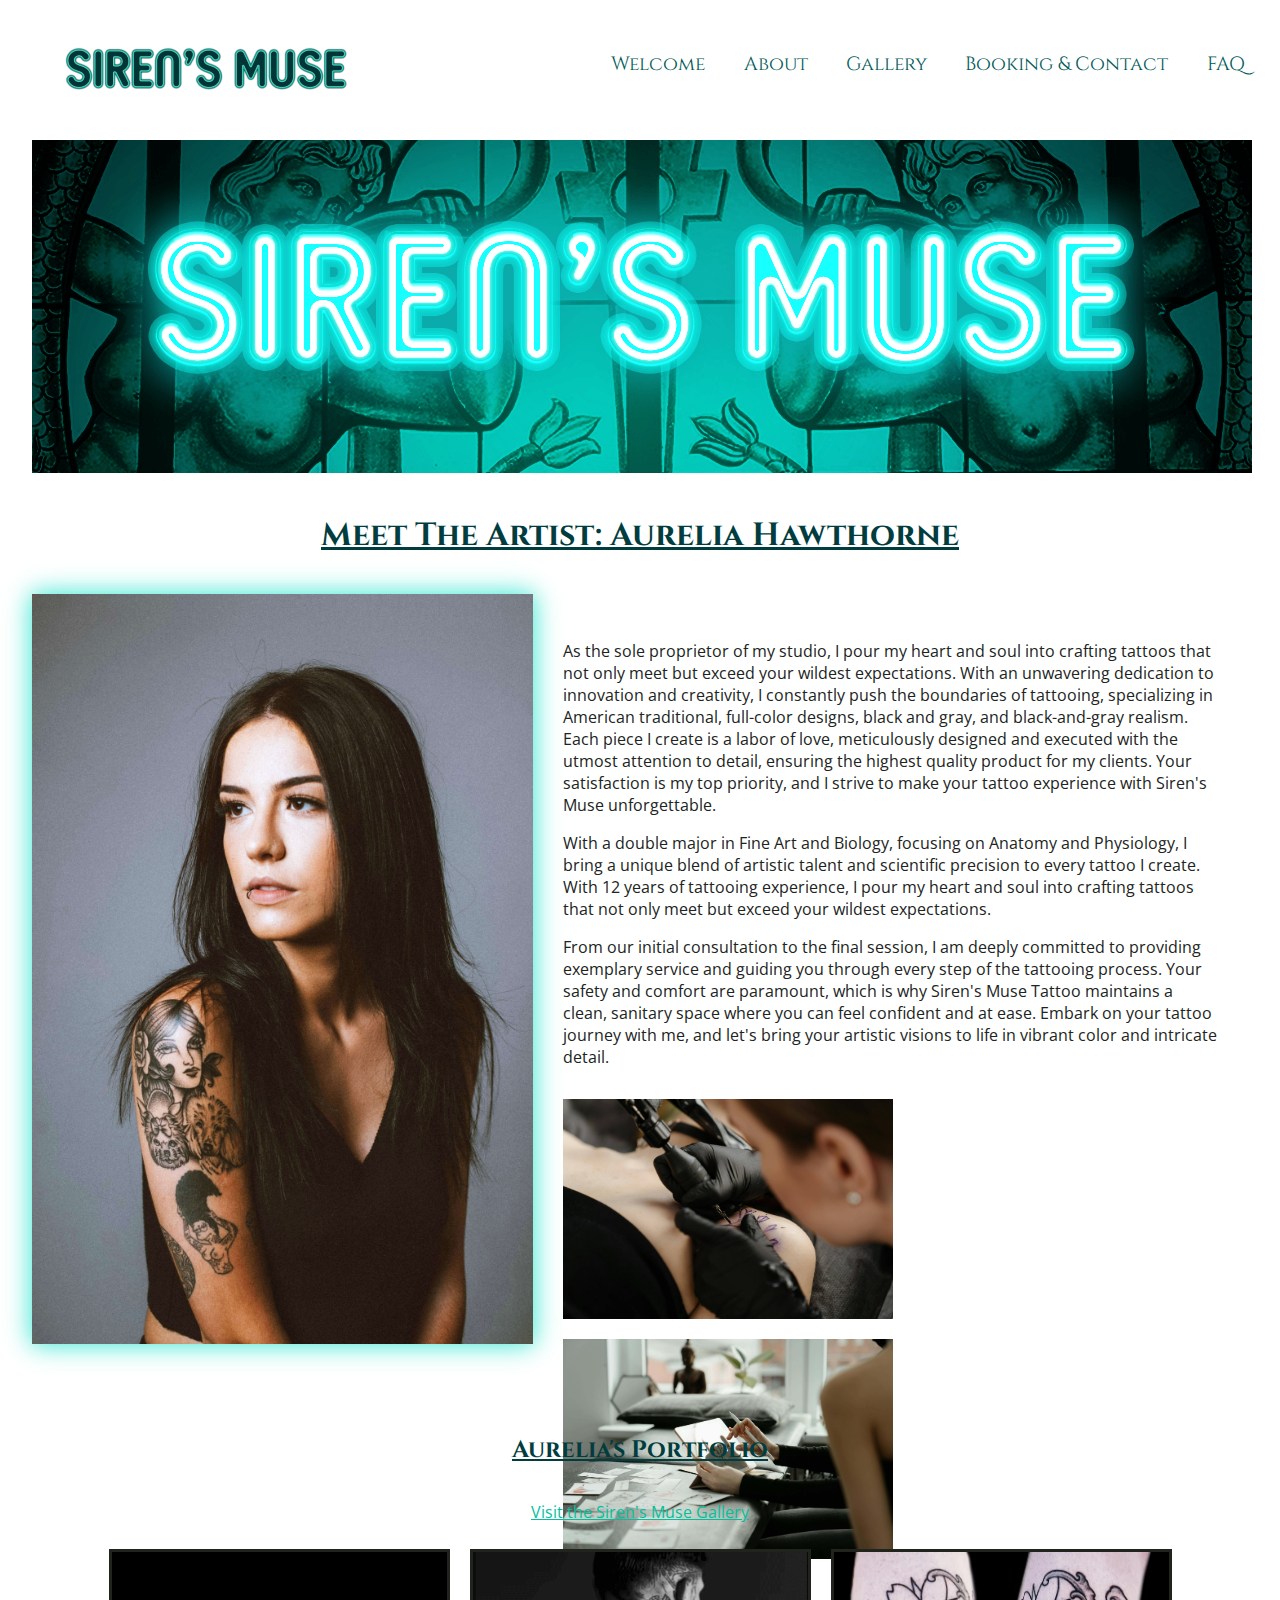
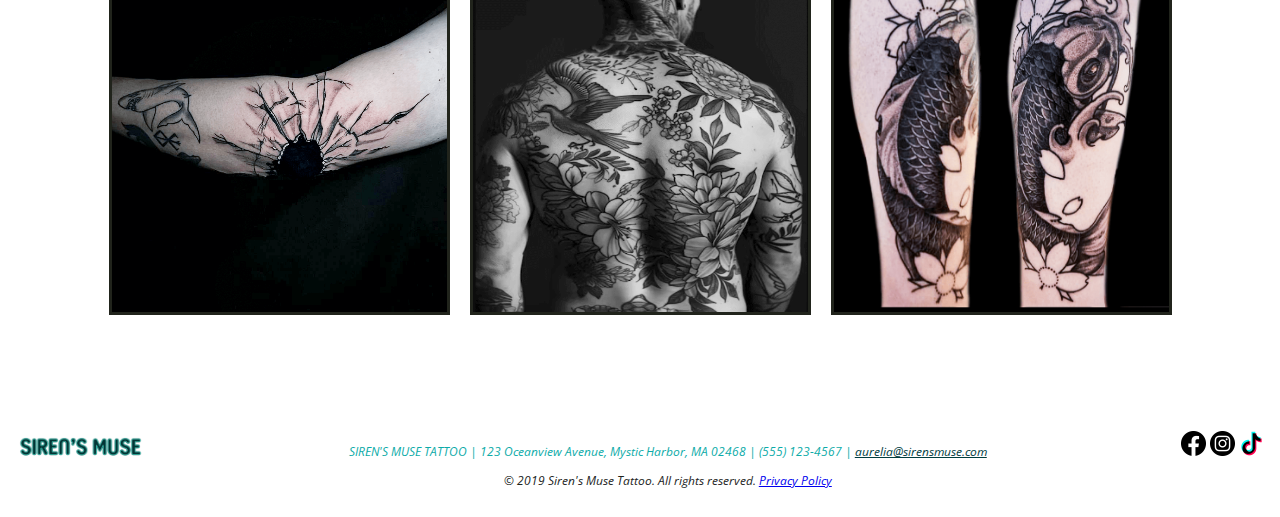
==== commit 8726520f: "Update about.html" ====
--- a/about.html
+++ b/about.html
@@ -4,7 +4,7 @@
         <meta charset="UTF-8">
         <meta name="viewport" content="width=device-width, initial-scale=1.0">
         <title>Siren's Muse Tattoo</title>
-        <meta name="description" content="Explore the Siren's Muse Gallery to see a collection of Aurelia Hawthorne's captivating tattoo designs, showcasing various styles and techniques.">
+        <meta name="description" content="Meet Aurelia Hawthorne, the artist behind Siren's Muse Tattoo. Learn about her journey, artistic influences, and dedication to creating exceptional, custom tattoos.">
         <link rel="stylesheet" href="./Resources/style.css">
         <link rel="preconnect" href="https://fonts.googleapis.com">
         <link rel="preconnect" href="https://fonts.gstatic.com" crossorigin>
@@ -17,9 +17,9 @@
                 <img src="./Resources/images/logo.png" alt="Siren's Muse Logo"> 
                 <a href="faq.html">FAQ</a>
                 <a href="booking.html">Booking & Contact</a>
-                <a class="active" href="gallery.html">Gallery</a>
-                <a href="about.html">About</a>
-                <a href="index.html">Welcome</a>
+                <a href="gallery.html">Gallery</a>
+                <a class="active" href="about.html">About</a>
+                <a  href="index.html">Welcome</a>
             </ul>
         </nav>
     </header>
@@ -27,59 +27,39 @@
         <section class="page-header">
             <img class="header-logo" src="Resources/images/page-headers.png" alt="Siren's Muse neon sign with mermaid illustrations in the background">
         </section>
-
-        <section class="about-the-shop">
-            <div class="about-text">
-                <h1 style="color: #0CABA8;">The Siren's Muse Studio</h1>
-                <p>Hello and welcome to Siren's Muse Tattoo, where your unique vision is transformed into stunning body art. I'm Aurelia Hawthorne, the owner and sole artist here. My studio is a sanctuary of creativity and precision, tailored to provide a genuinely personal tattoo experience that values your individuality.</p>
-                <p>Siren's Muse Tattoo studio opened in 2019 after 12 years in the industry left me with a deep desire to establish a space that truly reflects my own tattoo journey and aesthetic vision. My goal was to create not just a tattoo studio, but a welcoming, comfortable environment where everyone who walks through the door feels at ease and inspired, ready to embark on their unique tattoo journey.</p>
-                <p>Booking is simple via our website, where you can arrange an appointment or drop by for a free consultation. Located conveniently, my studio offers a welcoming, comfortable environment to make your tattoo journey as enjoyable and relaxing as possible. I cherish your feedback and continuously strive to improve the quality of my service. Please feel free to share your thoughts with me. Visit Siren's Muse Tattoo, where each piece of art reflects your unique self.</p>
-            </div>
-            <div class="about-images">
-                <img src="./Resources/images/studio_2.jpg" alt="Tattoo studio shelf with a book titled 'Forever The New Tattoo' and various decorative items." style="padding-right: 1em;">
-                <img src="Resources/images/supplies.png" alt="Tattoo supplies including ink bottles and spray bottles with tattoo designs on them.">
+        <h1 class="artist_intro">Meet The Artist: Aurelia Hawthorne</h1>
+        <section class="artist">
+            <img class="artist-portrait" src="./Resources/images/artist-portrait.jpg" alt="Portrait of Aurelia Hawthorne, the artist and owner of Siren's Muse Tattoo, with long dark hair and detailed tattoos on her arm.">
+            <article class="artist-bio">
+                <p>As the sole proprietor of my studio, I pour my heart and soul into crafting tattoos that not only meet but exceed your wildest expectations. With an unwavering dedication to innovation and creativity, I constantly push the boundaries of tattooing, specializing in American traditional, full-color designs, black and gray, and black-and-gray realism. Each piece I create is a labor of love, meticulously designed and executed with the utmost attention to detail, ensuring the highest quality product for my clients. Your satisfaction is my top priority, and I strive to make your tattoo experience with Siren's Muse unforgettable.</p>
+                <p>With a double major in Fine Art and Biology, focusing on Anatomy and Physiology, I bring a unique blend of artistic talent and scientific precision to every tattoo I create. With 12 years of tattooing experience, I pour my heart and soul into crafting tattoos that not only meet but exceed your wildest expectations.</p>
+                <p>From our initial consultation to the final session, I am deeply committed to providing exemplary service and guiding you through every step of the tattooing process. Your safety and comfort are paramount, which is why Siren's Muse Tattoo maintains a clean, sanitary space where you can feel confident and at ease. Embark on your tattoo journey with me, and let's bring your artistic visions to life in vibrant color and intricate detail.</p>
+                <img class="bio" src="./Resources/images/tattooing_2.jpg" alt="A tattoo artist working on a client's tattoo with a tattoo machine. The artist is wearing black gloves.">
+                <img class="bio" src="./Resources/images/design_1.jpg" alt="A person using a digital tablet to draw a tattoo design, with various tattoo sketches spread out on the table.">
+            </article>
+        </section>
+        <section class="gallery">
+            <h2>Aurelia's Portfolio</h2>
+            <p><a href="gallery.html">Visit the Siren's Muse Gallery</a></p>
+            <div class="recent-tattoos">
+                <img class="tattoo" src="./Resources/images/shatter.png" alt="A tattoo on a person's arm depicting a shatter effect with black ink.">
+                <img class="tattoo" src="./Resources/images/full_back.png" alt="Full back tattoo of floral designs and a bird in black and white.">
+                <img class="tattoo" src="./Resources/images/koi_fish.png" alt="Tattoo of a koi fish with floral elements in black and grey.">
             </div>
         </section>
-
-        <section class="portfolio">
-            <h2>Siren's Muse Gallery</h2>
-            <div class="portfolio_item>">
-                <div class="recent-tattoos">
-                    <img class="tattoo" src="./Resources/images/dragon.png" alt="Tattoo of a dragon wrapped around geometric shapes." style="box-shadow: 0 0 20px rgba(14, 227, 202, 0.6), 0 0 30px rgba(14, 227, 202, 0.4), 0 0 40px rgba(14, 227, 202, 0);">
-                    <img class="tattoo" src="./Resources/images/snake.png" alt="Tattoo of a snake coiled around a starburst design on an leg." style="box-shadow: 0 0 20px rgba(14, 227, 202, 0.6), 0 0 30px rgba(14, 227, 202, 0.4), 0 0 40px rgba(14, 227, 202, 0);">
-                    <img class="tattoo"  src="./Resources/images/peonies.png" alt="Tattoo of peony flowers in black and grey shading the inside upper right arm." style="box-shadow: 0 0 20px rgba(14, 227, 202, 0.6), 0 0 30px rgba(14, 227, 202, 0.4), 0 0 40px rgba(14, 227, 202, 0);">
-                </div>
-                <div class="recent-tattoos">
-                    <img class="tattoo" src="./Resources/images/shatter.png" alt="A tattoo on a person's arm depicting a shatter effect at the elbow with black ink." style="box-shadow: 0 0 20px rgba(14, 227, 202, 0.6), 0 0 30px rgba(14, 227, 202, 0.4), 0 0 40px rgba(14, 227, 202, 0);">
-                    <img class="tattoo" src="./Resources/images/full_back.png" alt="Full back tattoo of floral designs and a bird in black and white." style="box-shadow: 0 0 20px rgba(14, 227, 202, 0.6), 0 0 30px rgba(14, 227, 202, 0.4), 0 0 40px rgba(14, 227, 202, 0);">
-                    <img class="tattoo" src="./Resources/images/koi_fish.png" alt="Tattoo of a koi fish with floral elements in black and grey." style="box-shadow: 0 0 20px rgba(14, 227, 202, 0.6), 0 0 30px rgba(14, 227, 202, 0.4), 0 0 40px rgba(14, 227, 202, 0);">
-                </div>
-                <div class="recent-tattoos">
-                    <img class="tattoo" src="./Resources/images/lion.png" alt="Tattoo of a lion with tribal elements and detailed shading." style="box-shadow: 0 0 20px rgba(14, 227, 202, 0.6), 0 0 30px rgba(14, 227, 202, 0.4), 0 0 40px rgba(14, 227, 202, 0);">
-                    <img class="tattoo" src="./Resources/images/traditional-pinp.png" alt="Traditional style tattoo of a pin-up girl in red and black on a forearm." style="box-shadow: 0 0 20px rgba(14, 227, 202, 0.6), 0 0 30px rgba(14, 227, 202, 0.4), 0 0 40px rgba(14, 227, 202, 0);">
-                    <img class="tattoo" src="./Resources/images/oni_mask.png" alt="Tattoo of an oni mask with a snake and floral elements." style="box-shadow: 0 0 20px rgba(14, 227, 202, 0.6), 0 0 30px rgba(14, 227, 202, 0.4), 0 0 40px rgba(14, 227, 202, 0);">
-                </div>
-                <div class="recent-tattoos">
-                    <img class="tattoo" src="./Resources/images/lady_justice.png" alt="A forearm tattoo depicting Lady Justice holding scales and a sword, blindfolded and robed, rendered in fine detail." style="box-shadow: 0 0 20px rgba(14, 227, 202, 0.6), 0 0 30px rgba(14, 227, 202, 0.4), 0 0 40px rgba(14, 227, 202, 0);">
-                    <img class="tattoo" src="./Resources/images/pagoda.png" alt="A chest tattoo featuring a traditional Japanese pagoda, flanked by stylized clouds and fierce dragon heads." style="box-shadow: 0 0 20px rgba(14, 227, 202, 0.6), 0 0 30px rgba(14, 227, 202, 0.4), 0 0 40px rgba(14, 227, 202, 0);">
-                    <img class="tattoo" src="./Resources/images/raptor.png" alt="A shoulder tattoo showing two raptors with detailed scales and flowers, with the name 'Everette' inscribed below." style="box-shadow: 0 0 20px rgba(14, 227, 202, 0.6), 0 0 30px rgba(14, 227, 202, 0.4), 0 0 40px rgba(14, 227, 202, 0);">
-                </div>
+    </main>
+    <footer>
+        <img class="footer-logo" src="./Resources/images/footer_logo.png" alt="Siren's Muse Logo">
+        <address>
+            <p class="contact-info">SIREN'S MUSE TATTOO | 123 Oceanview Avenue, Mystic Harbor, MA 02468 | (555) 123-4567 | <a href="mailto:aurelia@sirensmusetattoo.com">aurelia@sirensmuse.com</a><br><p class="copyright">&copy; 2019 Siren's Muse Tattoo. All rights reserved. <a href="./privacy_policy.html">Privacy Policy</a></p>
+        </address>
+        <nav class="footer-nav">
+            <div class="social-media">
+                <img src="./Resources/images/fb-icon.png" alt="facebook icon">
+                <img src="./Resources/images/instagram-icom.png" alt="instagram icon">
+                <img src="./Resources/images/tik-tock-icon.png" alt="tiktock icon">
             </div>
-        </section>
-
-    </main>
-        <footer>
-            <img class="footer-logo" src="./Resources/images/footer_logo.png" alt="Siren's Muse Logo">
-            <address>
-                <p class="contact-info">SIREN'S MUSE TATTOO | 123 Oceanview Avenue, Mystic Harbor, MA 02468 | (555) 123-4567 | <a href="mailto:aurelia@sirensmusetattoo.com">aurelia@sirensmuse.com</a>
-            </address>
-            <nav class="footer-nav">
-                <div class="social-media">
-                    <img src="./Resources/images/fb-icon.png" alt="faebook icon">
-                    <img src="./Resources/images/instagram-icom.png" alt="instagram icon">
-                    <img src="./Resources/images/tik-tock-icon.png" alt="tiktock icon">
-                </div>
-            </nav>
-        </footer>
+        </nav>
+    </footer>
 </body>
 </html>
